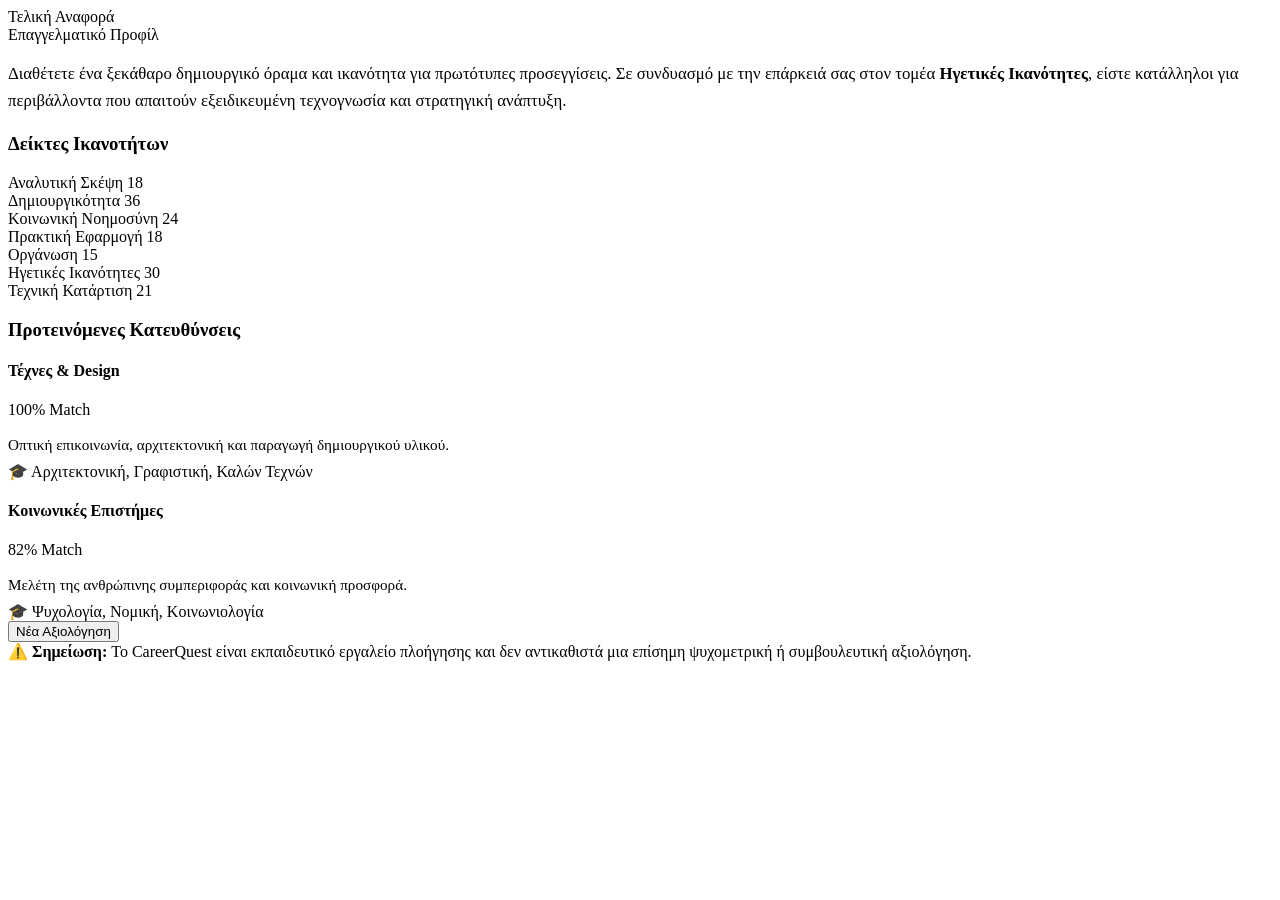
==== results.html @ d9871fa2 "Add files via upload" ====
<!DOCTYPE html>
<html lang="el">
<head>
    <meta charset="UTF-8">
    <meta name="viewport" content="width=device-width, initial-scale=1.0">
    <title>CareerQuest | Αναφορά Αποτελεσμάτων</title>
    <link rel="stylesheet" href="css/style.css">
    <link href="https://fonts.googleapis.com/css2?family=Inter:wght@400;600;700;800&display=swap" rel="stylesheet">
</head>
<body class="quiz-page">

<main>
    <div class="quiz-panel">
        
        <div class="quiz-image-side" style="background-image: url('https://images.unsplash.com/photo-1504868584819-f8e8b446d2e4?q=80&w=600');"></div>
        
        <div class="quiz-content-side">
            <div class="quiz-meta">Τελική Αναφορά</div>
            <div class="category-title">Επαγγελματικό Προφίλ</div>
            
            <div id="profile-narrative"></div>
            
            <div class="results-grid">
                
                <div class="skills-column">
                    <h3 class="section-title">Δείκτες Ικανοτήτων</h3>
                    <div id="skills-list"></div>
                </div>
                
                <div class="careers-column">
                    <h3 class="section-title">Προτεινόμενες Κατευθύνσεις</h3>
                    <div id="career-list"></div>
                </div>
                
            </div>

            <button class="btn-restart" onclick="restartQuiz()">Νέα Αξιολόγηση</button>

            <div class="quiz-disclaimer">
                ⚠️ <strong>Σημείωση:</strong> To CareerQuest είναι εκπαιδευτικό εργαλείο πλοήγησης και δεν αντικαθιστά μια επίσημη ψυχομετρική ή συμβουλευτική αξιολόγηση.
            </div>
        </div>
        
    </div>
</main>

<script>
const skillLabels = {
    analytical: 'Αναλυτική Σκέψη',
    creative: 'Δημιουργικότητα',
    social: 'Κοινωνική Νοημοσύνη',
    practical: 'Πρακτική Εφαρμογή',
    organized: 'Οργάνωση',
    leadership: 'Ηγετικές Ικανότητες',
    technical: 'Τεχνική Κατάρτιση'
};

const careers = [
    {
        title: "Τέχνες & Design",
        description: "Οπτική επικοινωνία, αρχιτεκτονική και παραγωγή δημιουργικού υλικού.",
        universities: "Αρχιτεκτονική, Γραφιστική, Καλών Τεχνών",
        requiredSkills: { creative: 35, practical: 15, social: 10 }
    },
    {
        title: "STEM & Πληροφορική",
        description: "Επίλυση σύνθετων προβλημάτων με χρήση λογικής και ψηφιακών εργαλείων.",
        universities: "Πληροφορική, Επιστήμη Δεδομένων, Cybersecurity",
        requiredSkills: { analytical: 35, technical: 25, organized: 10 }
    },
    {
        title: "Κοινωνικές Επιστήμες",
        description: "Μελέτη της ανθρώπινης συμπεριφοράς και κοινωνική προσφορά.",
        universities: "Ψυχολογία, Νομική, Κοινωνιολογία",
        requiredSkills: { social: 35, creative: 15, analytical: 10 }
    },
    {
        title: "Διοίκηση & Στρατηγική",
        description: "Οργάνωση επιχειρήσεων, λήψη αποφάσεων και οικονομική ανάλυση.",
        universities: "Διοίκηση Επιχειρήσεων, Οικονομικά, Marketing",
        requiredSkills: { leadership: 30, organized: 30, social: 10 }
    }
];

function generateNarrative(skills) {
    const sorted = Object.entries(skills).sort((a, b) => b[1] - a[1]);
    const top1 = sorted[0]?.[0] || 'creative';
    const top2 = sorted[1]?.[0] || 'leadership';

    const intro = {
        analytical: "Το προφίλ σας ορίζεται από μια ισχυρή λογική βάση και έφεση στην επίλυση προβλημάτων.",
        creative: "Διαθέτετε ένα ξεκάθαρο δημιουργικό όραμα και ικανότητα για πρωτότυπες προσεγγίσεις.",
        social: "Επιδεικνύετε υψηλή κοινωνική νοημοσύνη και κλίση προς τη συνεργασία.",
        practical: "Είστε πραγματιστές, με εστίαση σε χειροπιαστά αποτελέσματα και τεχνική εκτέλεση.",
        leadership: "Διαθέτετε ηγετική δυναμική με έμφαση στον συντονισμό και τη στρατηγική.",
        technical: "Η ικανότητά σας στα τεχνικά συστήματα είναι ο κεντρικός πυλώνας του προφίλ σας.",
        organized: "Ο μεθοδικός σχεδιασμός και η προσοχή στη λεπτομέρεια είναι τα δυνατά σας σημεία."
    };

    return `
        <p style="font-size: 1.05rem; line-height: 1.6; color: var(--text-dark); margin-bottom: 10px;">
            ${intro[top1]} Σε συνδυασμό με την επάρκειά σας στον τομέα <strong>${skillLabels[top2]}</strong>, είστε κατάλληλοι για περιβάλλοντα που απαιτούν εξειδικευμένη τεχνογνωσία και στρατηγική ανάπτυξη.
        </p>
    `;
}

function renderResults() {
    const skills = JSON.parse(localStorage.getItem('careerquest_skills')) || { analytical: 18, creative: 36, social: 24, practical: 18, organized: 15, leadership: 30, technical: 21 };
    
    document.getElementById('profile-narrative').innerHTML = generateNarrative(skills);

    let skillsHtml = '';
    Object.entries(skillLabels).forEach(([key, label]) => {
        const val = skills[key] || 0;
        const width = Math.min((val / 45) * 100, 100);
        skillsHtml += `
            <div class="skill-row">
                <span>${label}</span>
                <span>${val}</span>
            </div>
            <div class="bar">
                <div class="fill" data-width="${width}%"></div>
            </div>`;
    });
    document.getElementById('skills-list').innerHTML = skillsHtml;

    const matches = careers.map(c => {
        let score = 0, total = 0;
        for (const s in c.requiredSkills) {
            score += Math.min(skills[s] || 0, c.requiredSkills[s]);
            total += c.requiredSkills[s];
        }
        let percentage = Math.round((score / total) * 100);
        return { ...c, percentage: Math.min(percentage, 100) };
    }).sort((a, b) => b.percentage - a.percentage);

    let careerHtml = '';
    matches.slice(0, 2).forEach(m => {
        careerHtml += `
            <div class="career-card">
                <div class="career-header">
                    <h4>${m.title}</h4>
                    <span class="match-pct">${m.percentage}% Match</span>
                </div>
                <p style="font-size: 0.95rem; color: var(--text-muted); margin-bottom: 6px; line-height: 1.4;">${m.description}</p>
                <div class="career-uni">🎓 ${m.universities}</div>
            </div>`;
    });
    document.getElementById('career-list').innerHTML = careerHtml;

    setTimeout(() => {
        document.querySelectorAll('.fill').forEach(f => {
            f.style.width = f.getAttribute('data-width');
        });
    }, 150);
}

function restartQuiz() {
    localStorage.clear();
    window.location.href = 'index2.html';
}

window.onload = renderResults;
</script>
</body>
</html>
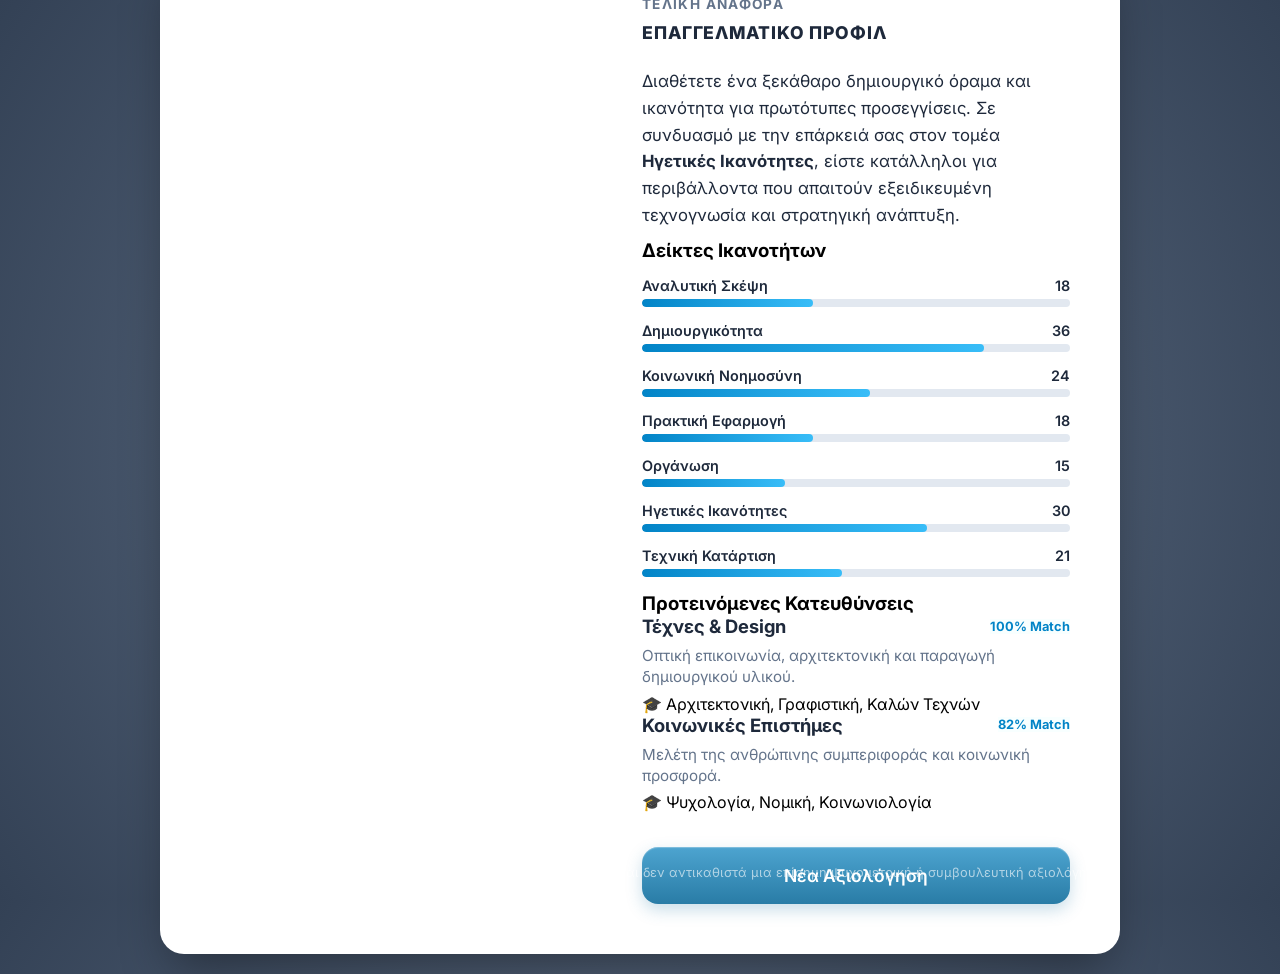
==== commit d2568d59: "Update results.html" ====
--- a/results.html
+++ b/results.html
@@ -157,10 +157,10 @@
 
 function restartQuiz() {
     localStorage.clear();
-    window.location.href = 'index2.html';
+    window.location.href = 'index.html';
 }
 
 window.onload = renderResults;
 </script>
 </body>
-</html>+</html>
--- a/css/style.css
+++ b/css/style.css
@@ -0,0 +1,314 @@
+:root {
+    --text-dark: #1e293b;
+    --text-muted: #64748b;
+    --primary: #3b82f6;
+    --border: #e2e8f0;
+}
+
+* {
+    box-sizing: border-box;
+    margin: 0;
+    padding: 0;
+}
+
+/* ==========================================================================
+   ΕΠΑΝΑΦΟΡΑ: Το δικό σου αρχικό Φόντο & Διαστάσεις (Όπως στο Mockup)
+   ========================================================================== */
+body.quiz-page {
+    font-family: 'Inter', system-ui, -apple-system, sans-serif;
+    margin: 0;
+    height: 100vh;
+    width: 100vw;
+    display: flex;
+    justify-content: center;
+    align-items: center;
+    -webkit-font-smoothing: antialiased;
+    
+    /* Το δικό σου αρχικό background */
+    background: radial-gradient(circle at center, #64748b 0%, #334155 100%);
+    background-size: cover;
+}
+
+main {
+    width: 100%;
+    max-width: 1000px;
+    padding: 20px;
+    z-index: 10;
+}
+
+/* Το Διπλό Πλαίσιο (Panel) */
+.quiz-panel {
+    background: #ffffff;
+    border-radius: 24px;
+    width: 100%;
+    display: flex; /* Σπάει σε 2 στήλες */
+    overflow: hidden;
+    box-shadow: 0 25px 50px -12px rgba(0, 0, 0, 0.4);
+}
+
+/* Αριστερό Μέρος: Η φωτογραφία που αλλάζει */
+.quiz-image-side {
+    width: 45%;
+    background-size: cover;
+    background-position: center;
+    background-repeat: no-repeat;
+    min-height: 500px;
+    transition: background-image 0.4s ease-in-out;
+}
+
+/* Δεξί Μέρος: Ερωτήσεις & Απαντήσεις */
+.quiz-content-side {
+    width: 55%;
+    padding: 50px;
+    display: flex;
+    flex-direction: column;
+    justify-content: center;
+}
+
+.quiz-meta {
+    font-size: 0.85rem;
+    font-weight: 700;
+    text-transform: uppercase;
+    letter-spacing: 0.1em;
+    color: var(--text-muted);
+    margin-bottom: 10px;
+}
+
+.category-title {
+    font-size: 1.1rem;
+    font-weight: 800;
+    text-transform: uppercase;
+    color: var(--text-dark);
+    margin-bottom: 25px;
+    letter-spacing: 0.05em;
+}
+
+.quiz-content-side h2 {
+    font-size: 1.4rem;
+    font-weight: 700;
+    line-height: 1.5;
+    margin-bottom: 30px;
+    color: var(--text-dark);
+}
+
+/* Container για τις απαντήσεις */
+.choices-container {
+    display: flex;
+    flex-direction: column;
+    gap: 12px;
+    width: 100%;
+}
+
+/* ==========================================================================
+   ΝΕΟ: Μοντέρνα 3D Κουμπιά Απαντήσεων (Όπως στη φωτογραφία)
+   ========================================================================== */
+.choice-btn {
+    width: 100%;
+    padding: 18px 24px;
+    border-radius: 16px;
+    border: none;
+    
+    /* 3D Gradient & Χρώμα από τη φωτογραφία */
+    background: linear-gradient(180deg, #4da4d0 0%, #297ca6 100%);
+    color: #ffffff;
+    font-size: 1.05rem;
+    font-weight: 600;
+    text-align: left;
+    cursor: pointer;
+    
+    /* Διάταξη για το Checkmark δεξιά */
+    display: flex;
+    justify-content: space-between;
+    align-items: center;
+    
+    /* Σκιά για βάθος */
+    box-shadow: 0 6px 16px rgba(41, 124, 166, 0.25), 
+                inset 0 1px 1px rgba(255, 255, 255, 0.3);
+    
+    transition: all 0.2s cubic-bezier(0.4, 0, 0.2, 1);
+}
+
+.choice-btn:hover {
+    background: linear-gradient(180deg, #5cb3de 0%, #2f8bb9 100%);
+    transform: translateY(-1px);
+    box-shadow: 0 10px 20px rgba(41, 124, 166, 0.35), 
+                inset 0 1px 1px rgba(255, 255, 255, 0.4);
+}
+
+/* Το λευκό στρογγυλό Checkmark στα δεξιά */
+.choice-btn::after {
+    content: '✓';
+    font-size: 1rem;
+    color: rgba(255, 255, 255, 0.8);
+    font-weight: 700;
+    background: rgba(255, 255, 255, 0.15);
+    width: 26px;
+    height: 26px;
+    display: flex;
+    align-items: center;
+    justify-content: center;
+    border-radius: 50%;
+    transition: all 0.2s;
+}
+
+.choice-btn:hover::after {
+    color: #ffffff;
+    background: rgba(255, 255, 255, 0.3);
+}
+
+/* ==========================================================================
+   ΝΕΟ: Μπάρα Προόδου (Ανάμεσα στις απαντήσεις όπως στη φωτό)
+   ========================================================================== */
+.progress-container {
+    display: flex;
+    flex-direction: column;
+    align-items: flex-start;
+    gap: 4px;
+    margin: 10px 0;
+    width: 100%;
+}
+
+.progress-bar {
+    width: 100%;
+    height: 6px;
+    background: #1e293b; /* Σκούρο slide-track */
+    border-radius: 10px;
+    overflow: hidden;
+}
+
+.progress-fill {
+    height: 100%;
+    background: linear-gradient(90deg, #4da4d0, #5cb3de);
+    width: 0%; /* Αλλάζει δυναμικά από JS */
+    border-radius: 10px;
+    transition: width 0.3s ease;
+}
+
+.progress-text {
+    font-size: 0.85rem;
+    font-weight: 700;
+    color: var(--text-muted);
+}
+
+/* Υποσημείωση στο κάτω μέρος */
+.quiz-disclaimer {
+    position: fixed;
+    bottom: 20px;
+    left: 0;
+    width: 100%;
+    text-align: center;
+    font-size: 0.8rem;
+    color: rgba(255, 255, 255, 0.6); /* Άσπρα γράμματα με opacity για να φαίνονται στο σκούρο bg */
+    z-index: 100;
+}
+
+/* ==========================================================================
+   ΕΠΑΝΑΦΟΡΑ: Οι δικοί σου Responsive Κανόνες (:has) για τα Αποτελέσματα
+   ========================================================================== */
+@media (max-width: 768px) {
+    .quiz-panel:has(.skill-row) {
+        flex-direction: column; 
+    }
+
+    .quiz-panel:has(.skill-row) .quiz-image-side {
+        display: none;
+    }
+
+    .quiz-panel:has(.skill-row) .quiz-content-side {
+        width: 100%;
+        padding: 40px; 
+    }
+}
+
+/* ==========================================================================
+   ΕΠΑΝΑΦΟΡΑ: Η δική σου μορφοποίηση για τα Αποτελέσματα (Results)
+   ========================================================================== */
+.skill-row {
+    display: flex;
+    justify-content: space-between;
+    font-size: 0.9rem;
+    font-weight: 600;
+    color: var(--text-dark);
+    margin-bottom: 5px;
+    margin-top: 15px;
+}
+
+.bar {
+    height: 8px;
+    background: #e2e8f0;
+    border-radius: 20px;
+    margin-bottom: 15px;
+    overflow: hidden;
+    width: 100%;
+}
+
+.bar .fill {
+    height: 100%;
+    background: linear-gradient(90deg, #0284c7, #38bdf8);
+    width: 0%; 
+    border-radius: 20px;
+    transition: width 1.5s cubic-bezier(0.1, 0.8, 0.2, 1);
+}
+
+.career-item {
+    border-top: 1px solid var(--border);
+    padding: 20px 0;
+    margin-top: 10px;
+}
+
+.career-header {
+    display: flex;
+    justify-content: space-between;
+    align-items: center;
+    margin-bottom: 8px;
+}
+
+.career-header h4 {
+    font-size: 1.15rem;
+    font-weight: 700;
+    color: var(--text-dark);
+}
+
+.match-pct {
+    font-size: 0.8rem;
+    font-weight: 700;
+    color: #0284c7;
+    background: #eff6
+}
+/* ==========================================================================
+   ΔΙΟΡΘΩΜΕΝΟ: Κουμπί Επανεκκίνησης (Ίδιο στυλ με τα Choice Buttons)
+   ========================================================================== */
+.quiz-content-side button {
+    width: 100%;
+    padding: 18px 24px;
+    margin-top: 35px; /* Περισσότερος αέρας από το πάνω περιεχόμενο */
+    border-radius: 16px;
+    border: none;
+    
+    /* Το ίδιο 3D Gradient & Χρώμα με το Quiz */
+    background: linear-gradient(180deg, #4da4d0 0%, #297ca6 100%);
+    color: #ffffff;
+    font-family: 'Inter', sans-serif;
+    font-size: 1.1rem;
+    font-weight: 600;
+    text-align: center; /* Κεντραρισμένο κείμενο */
+    cursor: pointer;
+    
+    /* Οι ίδιες σκιές για ομοιομορφία */
+    box-shadow: 0 6px 16px rgba(41, 124, 166, 0.25), 
+                inset 0 1px 1px rgba(255, 255, 255, 0.3);
+    
+    transition: all 0.2s cubic-bezier(0.4, 0, 0.2, 1);
+}
+
+.quiz-content-side button:hover {
+    background: linear-gradient(180deg, #5cb3de 0%, #2f8bb9 100%);
+    transform: translateY(-2px);
+    box-shadow: 0 10px 20px rgba(41, 124, 166, 0.35), 
+                inset 0 1px 1px rgba(255, 255, 255, 0.4);
+}
+
+.quiz-content-side button:active {
+    transform: translateY(1px);
+    box-shadow: 0 4px 10px rgba(41, 124, 166, 0.25);
+}
